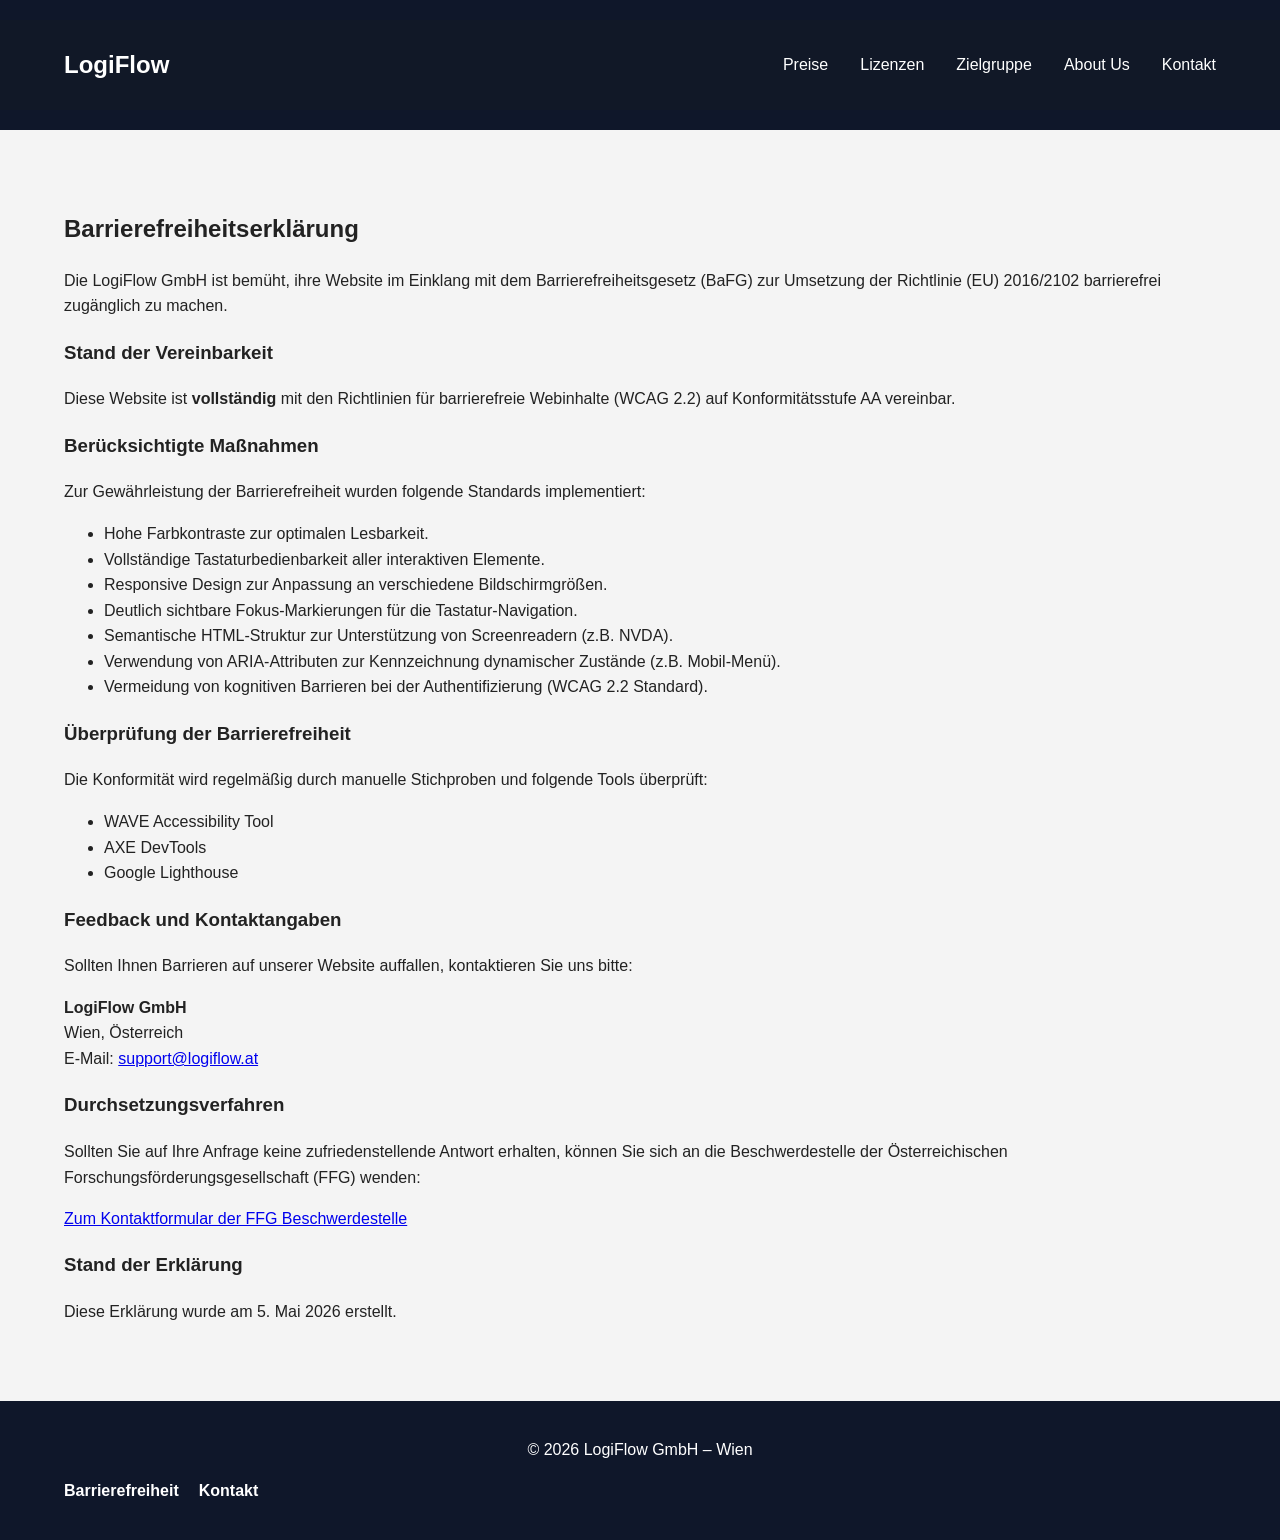
==== barrierefreiheit.html @ 9c0e7a38 "ytvid" ====
<!DOCTYPE html>
<html lang="de">
<head>
    <meta charset="UTF-8">
    <meta name="viewport" content="width=device-width, initial-scale=1.0">
    <title>Barrierefreiheitserklärung | LogiFlow</title>
    <link rel="stylesheet" href="css/style.css">
</head>

<body>
    <!-- Skip-Link für Tastaturnutzer (WCAG Empfehlung) -->
    <a href="#main-content" class="skip-link" style="position: absolute; left: -10000px; top: auto; width: 1px; height: 1px; overflow: hidden;">Direkt zum Inhalt springen</a>

    <header>
        <nav class="navbar" aria-label="Hauptnavigation">
            <div class="container nav-container">
                <a href="index.html" aria-label="LogiFlow Startseite">
                    <span class="logo">LogiFlow</span>
                </a>

                <!-- Burger Button -->
                <button 
                    class="menu-toggle" 
                    id="menu-toggle" 
                    aria-label="Menü öffnen" 
                    aria-expanded="false" 
                    aria-controls="nav-links">
                    <span aria-hidden="true">☰</span>
                </button>

                <!-- Navigation -->
                <ul class="nav-links" id="nav-links">
                    <li><a href="preise.html">Preise</a></li>
                    <li><a href="lizenz.html">Lizenzen</a></li>
                    <li><a href="zielgruppe.html">Zielgruppe</a></li>
                    <li><a href="ueberuns.html">About Us</a></li>
                    <li><a href="kontakt.html">Kontakt</a></li>
                </ul>
            </div>
        </nav>
    </header>

    <main id="main-content">
        <section class="accessibility">
            <div class="container">
                <h1>Barrierefreiheitserklärung</h1>
                
                <p>
                    Die LogiFlow GmbH ist bemüht, ihre Website im Einklang mit dem Barrierefreiheitsgesetz (BaFG) zur Umsetzung der Richtlinie (EU) 2016/2102 barrierefrei zugänglich zu machen.
                </p>

                <h3>Stand der Vereinbarkeit</h3>
                <p>
                    Diese Website ist <strong>vollständig</strong> mit den Richtlinien für barrierefreie Webinhalte (WCAG 2.2) auf Konformitätsstufe AA vereinbar.
                </p>

                <h3>Berücksichtigte Maßnahmen</h3>
                <p>Zur Gewährleistung der Barrierefreiheit wurden folgende Standards implementiert:</p>
                <ul>
                    <li>Hohe Farbkontraste zur optimalen Lesbarkeit.</li>
                    <li>Vollständige Tastaturbedienbarkeit aller interaktiven Elemente.</li>
                    <li>Responsive Design zur Anpassung an verschiedene Bildschirmgrößen.</li>
                    <li>Deutlich sichtbare Fokus-Markierungen für die Tastatur-Navigation.</li>
                    <li>Semantische HTML-Struktur zur Unterstützung von Screenreadern (z.B. NVDA).</li>
                    <li>Verwendung von ARIA-Attributen zur Kennzeichnung dynamischer Zustände (z.B. Mobil-Menü).</li>
                    <li>Vermeidung von kognitiven Barrieren bei der Authentifizierung (WCAG 2.2 Standard).</li>
                </ul>

                <h3>Überprüfung der Barrierefreiheit</h3>
                <p>Die Konformität wird regelmäßig durch manuelle Stichproben und folgende Tools überprüft:</p>
                <ul>
                    <li>WAVE Accessibility Tool</li>
                    <li>AXE DevTools</li>
                    <li>Google Lighthouse</li>
                </ul>

                <h3>Feedback und Kontaktangaben</h3>
                <p>
                    Sollten Ihnen Barrieren auf unserer Website auffallen, kontaktieren Sie uns bitte:
                </p>
                <p>
                    <strong>LogiFlow GmbH</strong><br>
                    Wien, Österreich<br>
                    E-Mail: <a href="mailto:support@logiflow.at">support@logiflow.at</a>
                </p>

                <h3>Durchsetzungsverfahren</h3>
                <p>
                    Sollten Sie auf Ihre Anfrage keine zufriedenstellende Antwort erhalten, können Sie sich an die Beschwerdestelle der Österreichischen Forschungsförderungsgesellschaft (FFG) wenden:
                </p>
                <p>
                    <a href="https://www.ffg.at/barrierefreiheit/beschwerdestelle" target="_blank" rel="noopener">Zum Kontaktformular der FFG Beschwerdestelle</a>
                </p>

                <h3>Stand der Erklärung</h3>
                <p>Diese Erklärung wurde am 5. Mai 2026 erstellt.</p>
            </div>
        </section>
    </main>

    <footer>
        <div class="container">
            <p>© 2026 LogiFlow GmbH – Wien</p>
            <nav aria-label="Footer Navigation">
                <ul class="footer-links">
                    <li><a href="barrierefreiheit.html" aria-current="page">Barrierefreiheit</a></li>
                    <li><a href="kontakt.html">Kontakt</a></li>
                </ul>
            </nav>
        </div>
    </footer>

    <script src="js/script.js"></script>
</body>
</html>
---- css/style.css ----
body {
    margin: 0;
    font-family: Arial, sans-serif;
    line-height: 1.6;
    background-color: #f4f4f4;
    color: #222;
}

.container {
    width: 90%;
    max-width: 1200px;
    margin: auto;
}

header {
    background-color: #0f172a;
    color: white;
    padding: 20px 0;
}

header h1 {
    margin: 0;
}

nav ul {
    list-style: none;
    padding: 0;
    display: flex;
    gap: 20px;
    flex-wrap: wrap;
}

nav a {
    color: white;
    text-decoration: none;
    font-weight: bold;
}

nav a:hover,
nav a:focus {
    text-decoration: underline;
}

.hero {
    background-color: #e2e8f0;
    padding: 80px 0;
    text-align: center;
}

.hero h2 {
    font-size: 40px;
}

button {
    background-color: #0f172a;
    color: white;
    border: none;
    padding: 14px 24px;
    font-size: 16px;
    cursor: pointer;
    border-radius: 8px;
}

button:hover,
button:focus {
    background-color: #334155;
}

.features,
.pricing,
.accessibility,
.contact,
.target-group {
    padding: 60px 0;
}

.feature-grid,
.pricing-grid {
    display: grid;
    grid-template-columns: repeat(auto-fit, minmax(250px, 1fr));
    gap: 20px;
}

.card,
.price-card {
    background-color: white;
    padding: 25px;
    border-radius: 10px;
    box-shadow: 0 2px 8px rgba(0,0,0,0.1);
}

.price {
    font-size: 24px;
    font-weight: bold;
    color: #0f172a;
}

form {
    display: flex;
    flex-direction: column;
    gap: 15px;
}

input,
textarea {
    padding: 12px;
    border: 1px solid #ccc;
    border-radius: 5px;
    font-size: 16px;
}

input:focus,
textarea:focus {
    outline: 3px solid #2563eb;
}

footer {
    background-color: #0f172a;
    color: white;
    text-align: center;
    padding: 20px 0;
}

@media (max-width: 768px) {
    .hero h2 {
        font-size: 30px;
    }

    nav ul {
        flex-direction: column;
    }
}

/* Navbar */
.navbar {
    background: #111827;
    padding: 1rem 0;
}

.nav-container {
    display: flex;
    justify-content: space-between;
    align-items: center;
}

.logo {
    color: white;
    font-size: 1.5rem;
}

/* Desktop Navigation */
.nav-links {
    display: flex;
    gap: 2rem;
    list-style: none;
}

.nav-links a {
    color: white;
    text-decoration: none;
    font-weight: 500;
}

/* Sichtbarer Tastatur Fokus */
.nav-links a:focus,
.menu-toggle:focus {
    outline: 3px solid #60a5fa;
    outline-offset: 3px;
}

/* Burger Button */
.menu-toggle {
    display: none;
    background: none;
    border: none;
    color: white;
    font-size: 2rem;
    cursor: pointer;
}

/* Mobile */
@media (max-width: 768px) {

    .menu-toggle {
        display: block;
    }

    .nav-links {
        display: none;

        position: absolute;
        top: 70px;
        right: 20px;

        flex-direction: column;
        gap: 1rem;

        background: #111827;
        padding: 1rem;

        border-radius: 10px;
    }

    .nav-links.active {
        display: flex;
    }

    .video-banner {
    width: 100%;
    height: 260px;

    margin: 30px 0;

    overflow: hidden;
    position: relative;

    border-radius: 18px;
}

.video-banner iframe {
    position: absolute;

    top: 50%;
    left: 50%;

    width: 100vw;
    height: 56.25vw;

    min-height: 100%;
    min-width: 177.77vh;

    transform: translate(-50%, -50%);

    border: none;
    pointer-events: none;
}
}
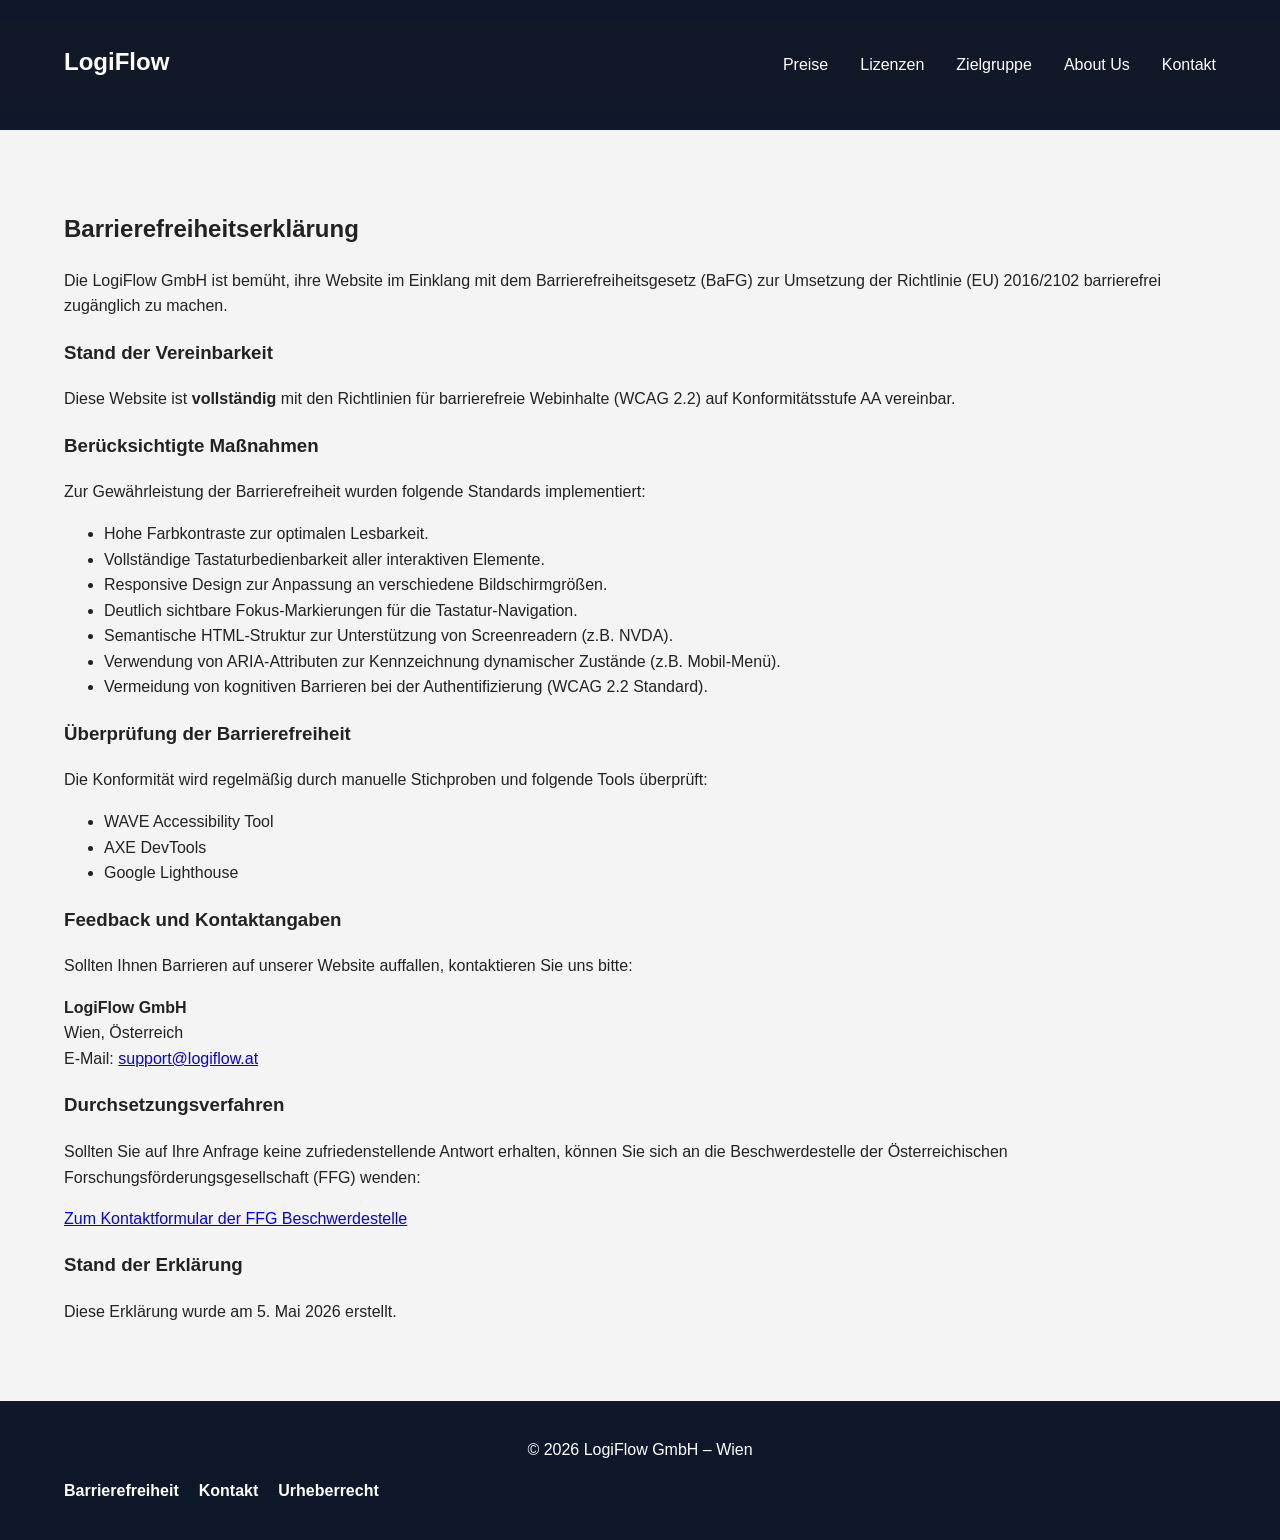
==== commit 01513982: "urheberrecht" ====
--- a/barrierefreiheit.html
+++ b/barrierefreiheit.html
@@ -105,6 +105,11 @@
                 <ul class="footer-links">
                     <li><a href="barrierefreiheit.html" aria-current="page">Barrierefreiheit</a></li>
                     <li><a href="kontakt.html">Kontakt</a></li>
+                    <li>
+                    <a href="urheberrecht.html">
+                        Urheberrecht
+                    </a>
+                </li>
                 </ul>
             </nav>
         </div>
--- a/css/style.css
+++ b/css/style.css
@@ -1,6 +1,6 @@
 body {
     margin: 0;
-    font-family: Arial, sans-serif;
+    font-family: 'Inter', Arial, sans-serif;
     line-height: 1.6;
     background-color: #f4f4f4;
     color: #222;
@@ -235,4 +235,122 @@
     pointer-events: none;
 }
 }
-
+.video-banner {
+    width: 100%;
+    height: 400px;
+    position: relative;
+    overflow: hidden;
+}
+
+.video-banner video {
+    position: absolute;
+    top: 50%;
+    left: 50%;
+
+    width: 100%;
+    height: 100%;
+
+    object-fit: cover;
+
+    transform: translate(-50%, -50%);
+}
+
+/*Icons verbessen (zentrieren etc)*/
+.features-grid {
+    display: grid;
+    grid-template-columns: repeat(auto-fit, minmax(280px, 1fr));
+    gap: 25px;
+}
+
+.feature-card {
+    background: white;
+    padding: 35px 25px;
+
+    border-radius: 14px;
+
+    box-shadow: 0 4px 12px rgba(0,0,0,0.08);
+
+    text-align: center;
+
+    transition: transform 0.3s ease;
+}
+
+.feature-card:hover {
+    transform: translateY(-5px);
+}
+
+.feature-card h3 {
+    margin-bottom: 15px;
+    font-size: 1.4rem;
+}
+
+.feature-card p {
+    margin-bottom: 25px;
+    color: #444;
+}
+
+/* BIG CENTERED ICONS */
+.feature-card i {
+    display: block;
+
+    font-size: 4rem;
+
+    color: #2563eb;
+
+    margin: 0 auto;
+
+    text-align: center;
+}
+
+
+/*WCAG 2.2 AA verbesserungen*/
+a:focus-visible,
+button:focus-visible,
+input:focus-visible,
+textarea:focus-visible {
+    outline: 3px solid #60a5fa;
+    outline-offset: 3px;
+}
+
+/* Minimum touch target size */
+button,
+a,
+input,
+textarea {
+    min-height: 44px;
+}
+
+/* Better form accessibility */
+input,
+textarea {
+    width: 100%;
+    box-sizing: border-box;
+}
+
+/* Reduce animations for sensitive users */
+@media (prefers-reduced-motion: reduce) {
+
+    * {
+        animation: none !important;
+        transition: none !important;
+        scroll-behavior: auto !important;
+    }
+}
+.skip-link {
+    position: absolute;
+    left: -9999px;
+    top: 0;
+
+    background: #2563eb;
+    color: white;
+
+    padding: 12px 18px;
+
+    z-index: 9999;
+}
+
+.skip-link:focus {
+    left: 20px;
+    top: 20px;
+}
+
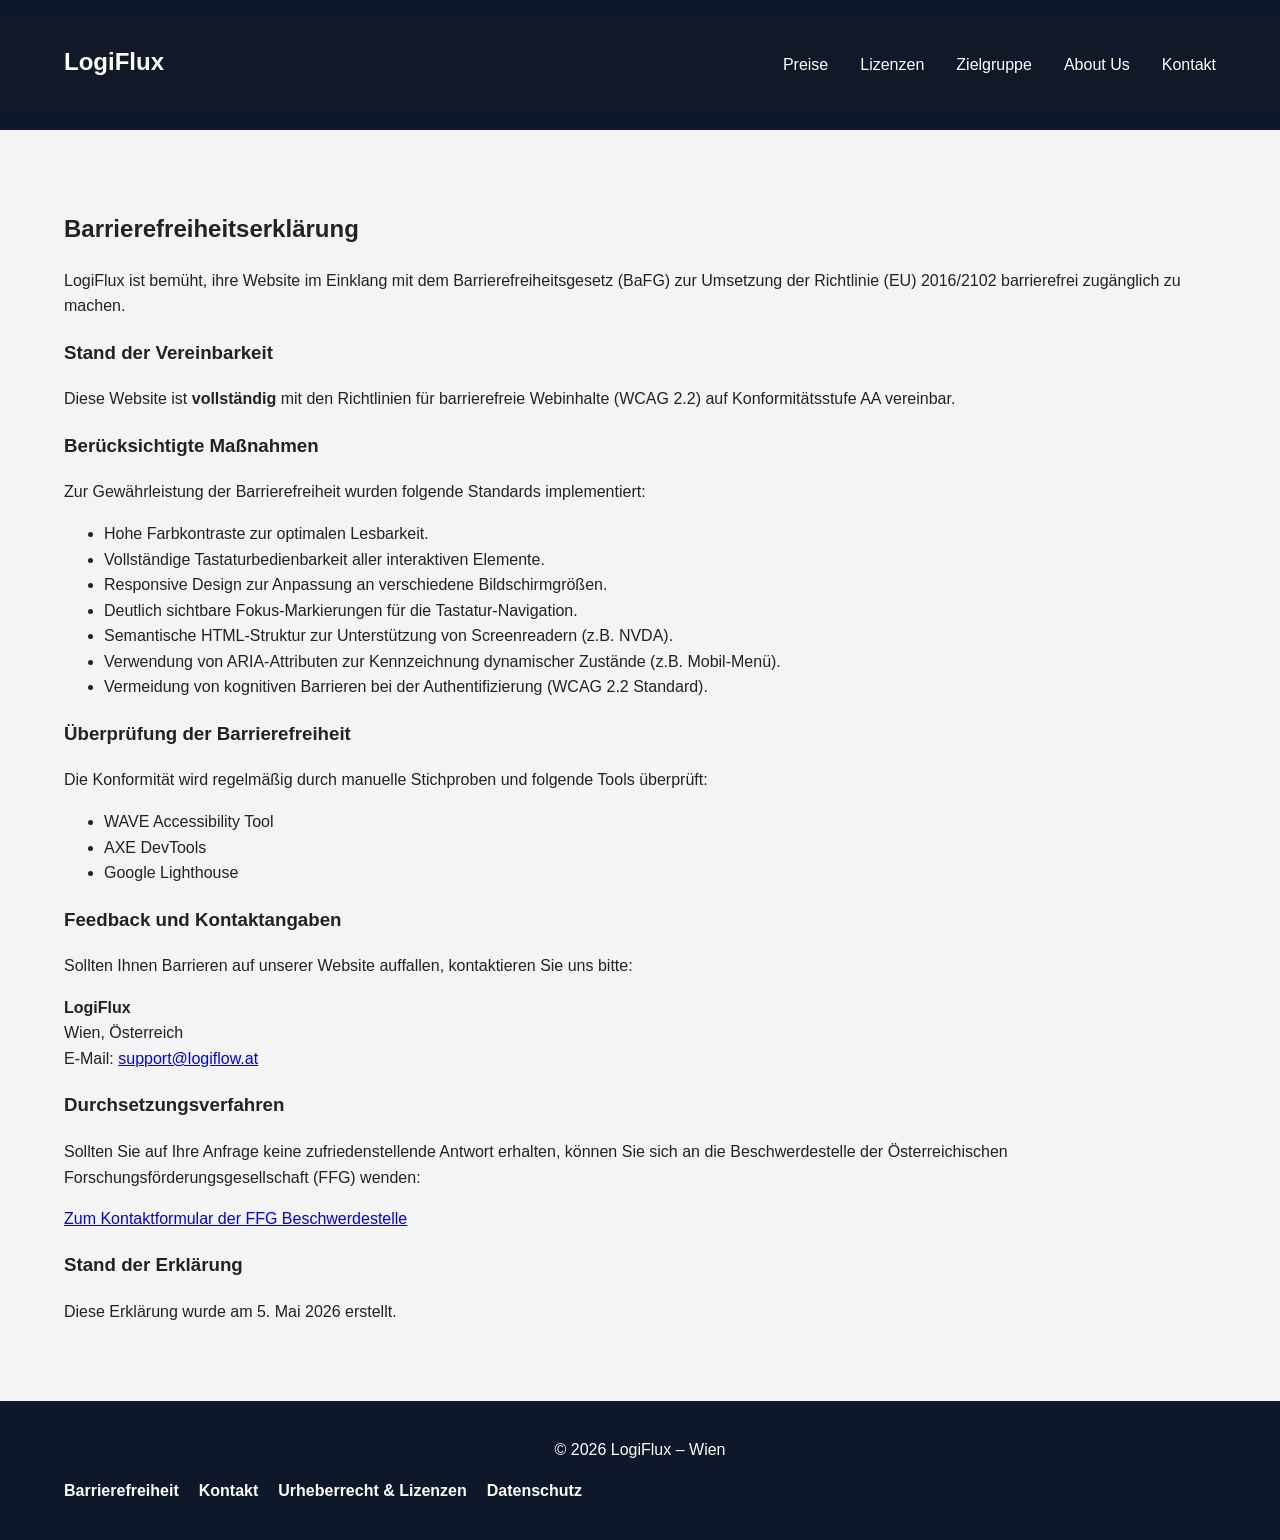
==== commit 29a0e505: "testfürCookies" ====
--- a/barrierefreiheit.html
+++ b/barrierefreiheit.html
@@ -3,7 +3,7 @@
 <head>
     <meta charset="UTF-8">
     <meta name="viewport" content="width=device-width, initial-scale=1.0">
-    <title>Barrierefreiheitserklärung | LogiFlow</title>
+    <title>Barrierefreiheitserklärung | LogiFlux</title>
     <link rel="stylesheet" href="css/style.css">
 </head>
 
@@ -14,8 +14,8 @@
     <header>
         <nav class="navbar" aria-label="Hauptnavigation">
             <div class="container nav-container">
-                <a href="index.html" aria-label="LogiFlow Startseite">
-                    <span class="logo">LogiFlow</span>
+                <a href="index.html" aria-label="LogiFlux Startseite">
+                    <span class="logo">LogiFlux</span>
                 </a>
 
                 <!-- Burger Button -->
@@ -46,7 +46,7 @@
                 <h1>Barrierefreiheitserklärung</h1>
                 
                 <p>
-                    Die LogiFlow GmbH ist bemüht, ihre Website im Einklang mit dem Barrierefreiheitsgesetz (BaFG) zur Umsetzung der Richtlinie (EU) 2016/2102 barrierefrei zugänglich zu machen.
+                    LogiFlux ist bemüht, ihre Website im Einklang mit dem Barrierefreiheitsgesetz (BaFG) zur Umsetzung der Richtlinie (EU) 2016/2102 barrierefrei zugänglich zu machen.
                 </p>
 
                 <h3>Stand der Vereinbarkeit</h3>
@@ -79,7 +79,7 @@
                     Sollten Ihnen Barrieren auf unserer Website auffallen, kontaktieren Sie uns bitte:
                 </p>
                 <p>
-                    <strong>LogiFlow GmbH</strong><br>
+                    <strong>LogiFlux</strong><br>
                     Wien, Österreich<br>
                     E-Mail: <a href="mailto:support@logiflow.at">support@logiflow.at</a>
                 </p>
@@ -100,14 +100,19 @@
 
     <footer>
         <div class="container">
-            <p>© 2026 LogiFlow GmbH – Wien</p>
+            <p>© 2026 LogiFlux – Wien</p>
             <nav aria-label="Footer Navigation">
                 <ul class="footer-links">
                     <li><a href="barrierefreiheit.html" aria-current="page">Barrierefreiheit</a></li>
                     <li><a href="kontakt.html">Kontakt</a></li>
                     <li>
                     <a href="urheberrecht.html">
-                        Urheberrecht
+                        Urheberrecht & Lizenzen
+                    </a>
+                </li>
+                <li>
+                    <a href="datenschutz.html">
+                        Datenschutz
                     </a>
                 </li>
                 </ul>
--- a/css/style.css
+++ b/css/style.css
@@ -146,6 +146,11 @@
 .logo {
     color: white;
     font-size: 1.5rem;
+}
+.svglogo {
+    
+    width: 250px;
+    height: auto;
 }
 
 /* Desktop Navigation */
@@ -352,5 +357,42 @@
 .skip-link:focus {
     left: 20px;
     top: 20px;
-}
-
+    border-radius: 6px;
+}
+
+.cookie-banner {
+    position: fixed;
+    top: 0;
+    left: 0;
+    width: 100%;
+    height: 100%;
+    background: rgba(0,0,0,0.6);
+    display: flex;
+    justify-content: center;
+    align-items: center;
+    z-index: 9999;
+}
+
+.cookie-box {
+    background: white;
+    padding: 20px;
+    max-width: 400px;
+    border-radius: 10px;
+    text-align: center;
+    box-shadow: 0 4px 20px rgba(0,0,0,0.2);
+}
+
+.cookie-box button {
+    margin-top: 15px;
+    padding: 10px 20px;
+    border: none;
+    background: #111827;
+    color: white;
+    border-radius: 6px;
+    cursor: pointer;
+}
+
+.cookie-box button:hover {
+    background: #374151;
+}
+
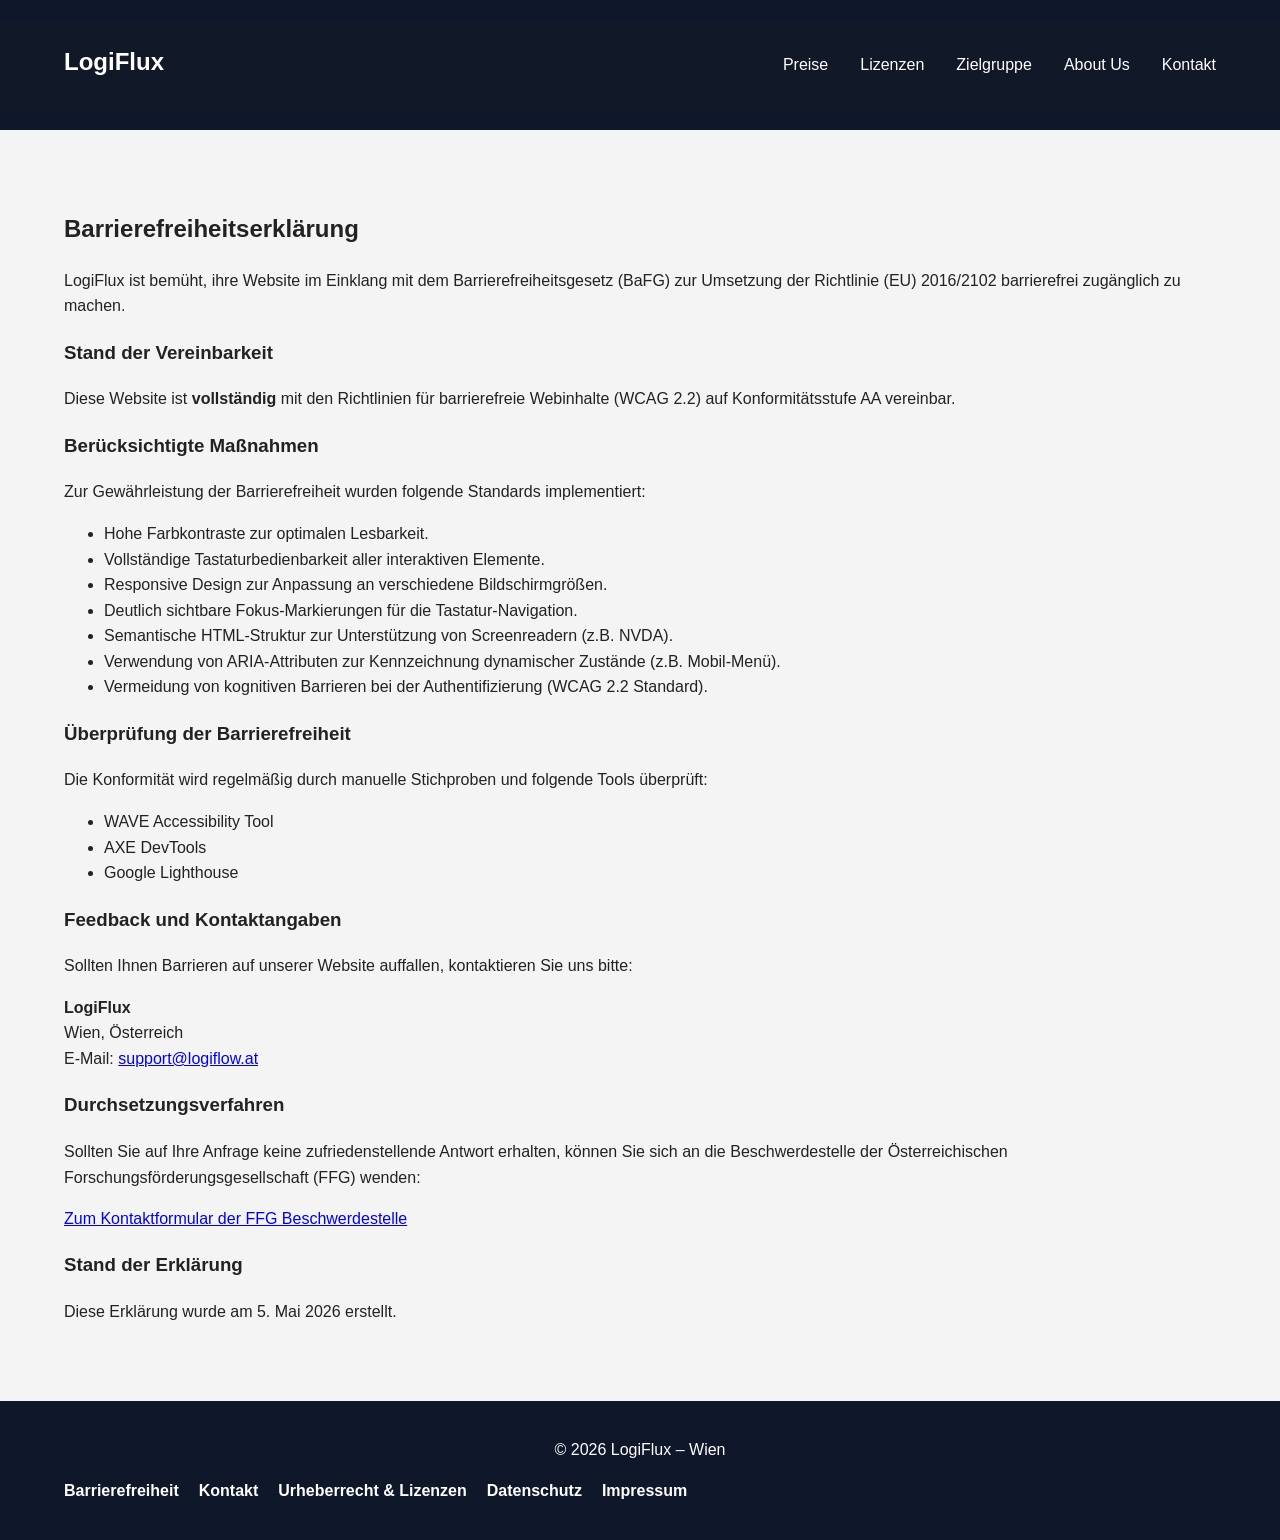
==== commit 86761494: "ImpressumundKontakt" ====
--- a/barrierefreiheit.html
+++ b/barrierefreiheit.html
@@ -115,6 +115,11 @@
                         Datenschutz
                     </a>
                 </li>
+                <li>
+                    <a href="impressum.html">
+                        Impressum
+                    </a>
+                </li>
                 </ul>
             </nav>
         </div>
